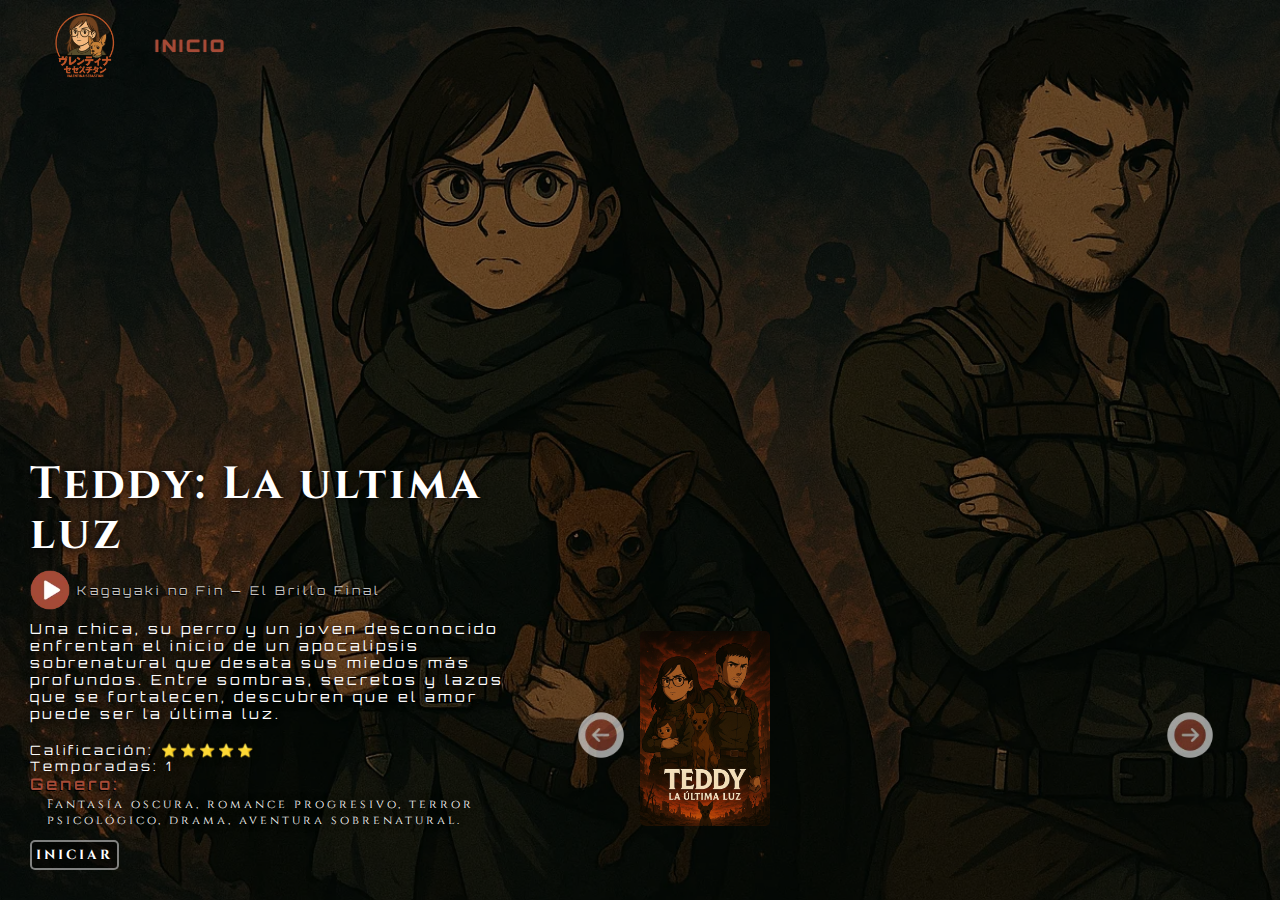
==== historias.html @ c6dd221c "Archivos" ====
<!DOCTYPE html>
<html lang="en">
<head>
    <meta charset="UTF-8">
    <meta name="viewport" content="width=device-width, initial-scale=1.0">
    <title>PAGINA</title>
    <link rel="stylesheet" href="CSS/historias.css">
    <link rel="icon" href="IMG/Logo.png">
</head>
<body>
    <header class="pagina">
        <div class="menu">
            <div class="opciones-menu">
                <img class="logo" src="IMG/logo.webp" alt="">
                <p class="opciones"><a href="index.html">INICIO</a></p>
            </div>
        </div>
        <div class="informacion">
            <h1 class="titulo"></h1>
            <p class="descripcion"></p>
            <div class="containerGenero">
                <p class="generoTitulo"></p>
                <P class="genero"></P>
            </div>
            <h4 class="iniciar">INICIAR</h4>
        </div>
        <img class="izquierda esconder" src="IMG/flecha.webp" alt="">
        <img class="derecha esconder" src="IMG/flechaderecha.webp" alt="">
        <div class="portadas">
            
        </div>
    </header>
    
    <script src="JS/historias.js"></script>
</body>
</html>
---- CSS/historias.css ----
@import url('https://fonts.googleapis.com/css2?family=Orbitron:wght@400;700&display=swap');
@import url('https://fonts.googleapis.com/css2?family=Cinzel:wght@400;700&display=swap');
body {
    font-family: 'Orbitron', sans-serif;
    height: 100vh;
    background: rgb(221,181,129);
    background: linear-gradient(1deg, rgba(221,181,129,1) 0%, rgba(255,186,95,1) 100%); 
    color: var(--letra);
    overflow-x: hidden;
}

:root{
    --fondo:#ddb581;
    --color-secundario:  #a64d31;
    --letra: #a54a37;
}
.pagina{
    background: url("../IMG/Teddy\ la\ ultima\ luz.webp");
    background-repeat: no-repeat;
    background-size: cover;
    height: 100vh;
    overflow: hidden;
    position: relative;
}
.pagina::before{
    position: absolute;
    content: "";
    background-color: rgba(0, 0,0, .50);
    top: 0;
    left: 0;
    right: 0;
    bottom: 0;
    animation: zoomer 5s infinite;
}

*{
    text-decoration: none;
    margin: 0;
    padding: 0;
    color: var(--colores-letras);
    letter-spacing: 3px;
    user-select: none;
}
.menu{
    position: relative;
    height: 100vh;
    overflow: hidden;
}
.logo{
    width: 70px;
    margin-right: 20px;
}
.opciones-menu{
    display: flex;
    margin-top: 10px;
    margin-left: 50px;
    align-items: center;
}
.opciones{
    font-weight: 800;
    margin: 15px;
    cursor: pointer;
    font-size: 17px;
    transition: 100ms;
    text-shadow: 0px 0px 1px var(--color-secundario);
}
.opciones:hover{
    opacity: 0.7;
    transform: translateY(-2px);
}

.text-menu{
    width: 600px;
    height: 100%;
    text-align: center;
    display: flex;
    flex-direction: column;
    justify-content: center;
    margin-left: 90px;
}
.informacion{
    position: absolute;
    bottom: 0%;
    padding: 30px;
    width: 500px;
    color: #ffffff;
    height: fit-content;
    text-shadow: -1px 1px 0px #000;
}
.titulo{
    margin-bottom: 10px;
    line-height: 50px;
    font-family: 'Cinzel', serif;
    font-size: 45px;
    text-shadow: 0px 0px 8px #000;
}
.descripcion{
    margin-bottom: 20px;
    font-size: 14px;
    text-shadow: 0px 0px 8px #000;
}
.genero{
    font-size: 12px;
    color: #ffffff;
    font-family: 'Cinzel', serif;
    margin-left: 15px;
    padding: 2px;
    text-shadow: 0px 0px 8px #000;
}
.iniciar{
    border: solid 2px #ffffff7d;
    width: fit-content;
    margin-top: 10px;
    padding: 4px;
    color: #ffffff;
    background: #00000074;
    cursor: pointer;
    font-family: 'Cinzel', serif;
    animation: zoom 2s infinite;
    border-radius: 5px;
    z-index: 4;
}
@keyframes zoom {
    0%,100%{
        transform: scale(1.0);
    } 12.5%{
        transform: scale(1.07);
    } 25%{
        transform: scale(1.0);
    } 37.5% {
        transform: scale(1.07);
    } 50%{
        transform: scale(1.0);
    }
}
.generoTitulo{
    color: var(--letra);
    text-shadow: -1px 1px 0px #000000;
    font-weight: 600;
    
}
.tarjeta{
    width: 130px;
    margin-right: 10px;
    border-radius: 5px;
}
.tarjetaElegida{
    animation: seleccion 3s infinite;
}
@keyframes seleccion {
    0%,100%{
        border: solid 2px #ffffff15;
    } 25%{
        border: solid 2px #ffffff56;
    } 50%{
        border: solid 2px #ffffff15;
    } 75%{
        border: solid 2px #ffffff56;
    }
}
.portadas{
    right: 10%;
    position: absolute;
    bottom: 70px;
    width: 40%;
}
.iniciarBotonAccion{
    animation: bajar 1s forwards;
}
@keyframes bajar {
    0%{
        transform: translateY(0px);
    } 25%{
        transform: translateY(-30px);
    } 100%{
        transform: translateY(300px);
        opacity: 0.5;
    }
}
.izquierda{
    position: absolute;
    bottom: 140px;
    left: 45%;
    cursor: pointer;
    opacity: 0.6;
    width: 50px;
    transition: 200ms;
}
.izquierda:hover{
    transform: scale(1.07);
}
.derecha{
    position: absolute;
    bottom: 140px;
    left: 91%;
    cursor: pointer;
    opacity: 0.6;
    width: 50px;
    overflow: hidden;
    transition: 200ms;
}
.derecha:hover{
    transform: scale(1.07);
}

.opening{
    align-items: center;
    display: flex;
}
.opening img{
    width: 40px;
    margin-bottom: 10px;
    cursor: pointer;
}
.opening p{
    margin-left: 7px;
    color: #ffffffbf;
    margin-bottom: 10px;
    font-size: 12px;
    text-shadow: -1px 1px 0px #000;
}
.adicional{
    font-size: 13px;
    text-shadow: 0px 0px 8px #000;
}
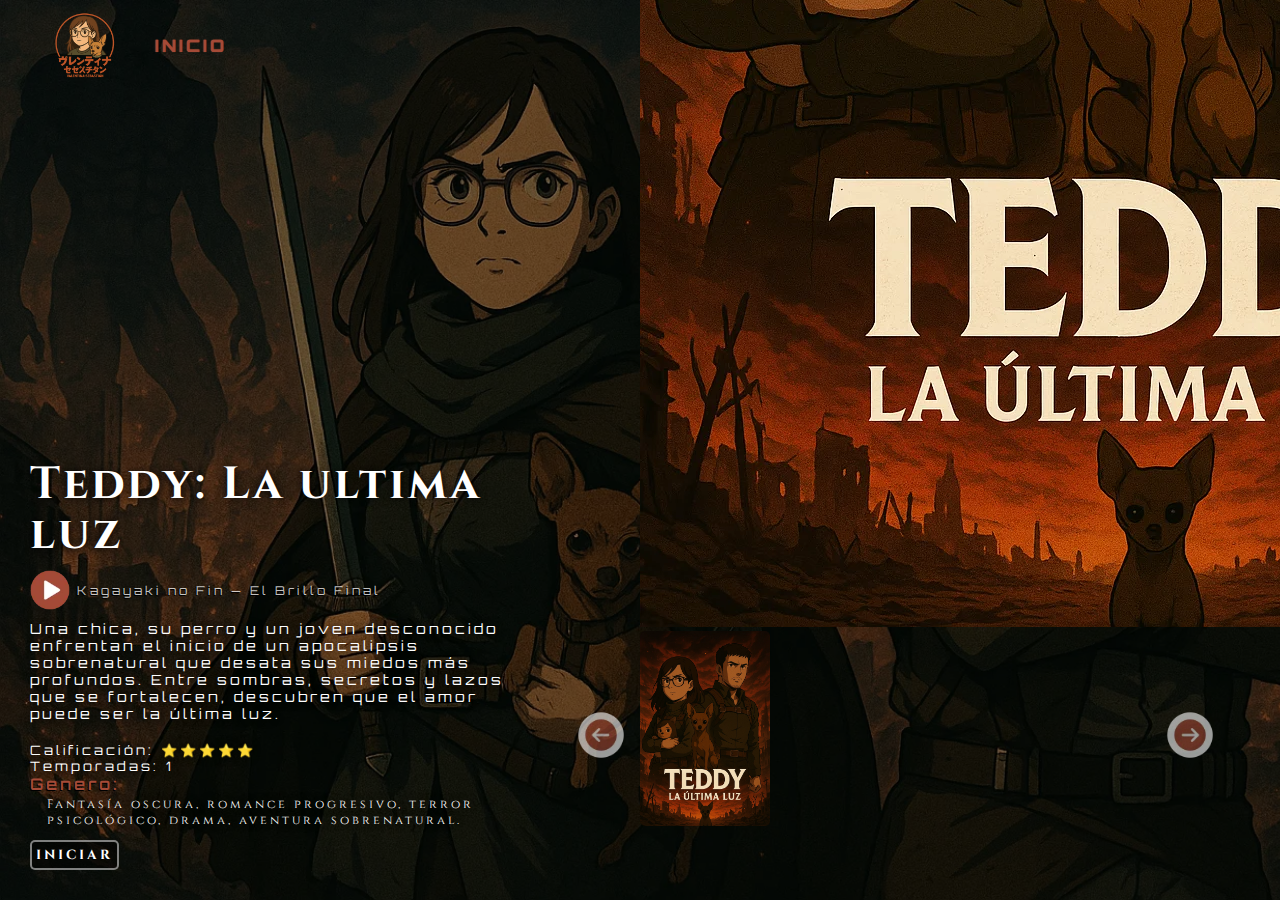
==== commit fb86dc6d: "prueba" ====
--- a/historias.html
+++ b/historias.html
@@ -5,7 +5,7 @@
     <meta name="viewport" content="width=device-width, initial-scale=1.0">
     <title>PAGINA</title>
     <link rel="stylesheet" href="CSS/historias.css">
-    <link rel="icon" href="IMG/Logo.png">
+    <link rel="icon" href="IMG/logo.webp">
 </head>
 <body>
     <header class="pagina">
@@ -27,7 +27,7 @@
         <img class="izquierda esconder" src="IMG/flecha.webp" alt="">
         <img class="derecha esconder" src="IMG/flechaderecha.webp" alt="">
         <div class="portadas">
-            
+            <img src="/IMG/tdportada.webp" alt="">
         </div>
     </header>
     
--- a/CSS/historias.css
+++ b/CSS/historias.css
@@ -15,7 +15,6 @@
     --letra: #a54a37;
 }
 .pagina{
-    background: url("../IMG/Teddy\ la\ ultima\ luz.webp");
     background-repeat: no-repeat;
     background-size: cover;
     height: 100vh;
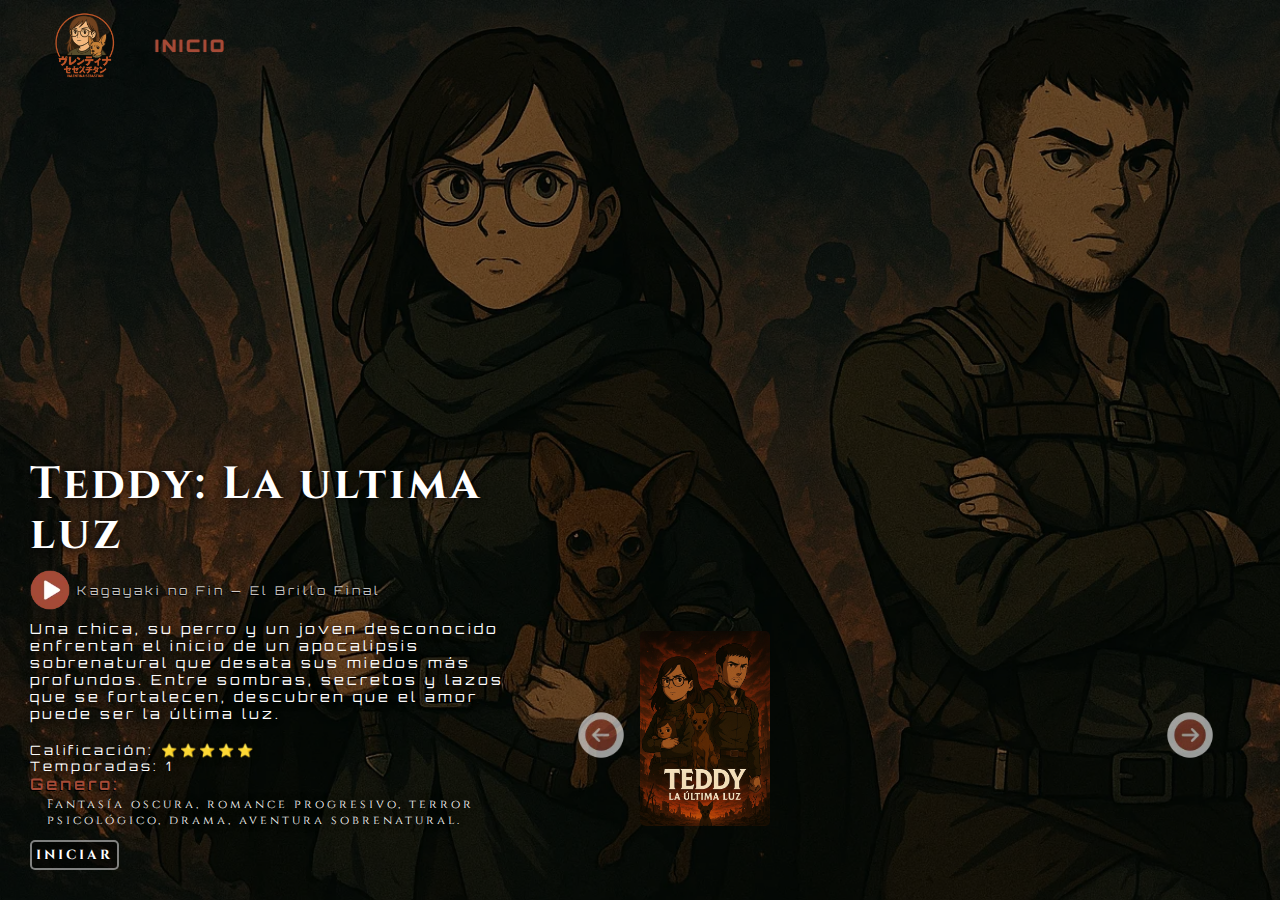
==== commit f0127b54: "errores" ====
--- a/historias.html
+++ b/historias.html
@@ -27,10 +27,8 @@
         <img class="izquierda esconder" src="IMG/flecha.webp" alt="">
         <img class="derecha esconder" src="IMG/flechaderecha.webp" alt="">
         <div class="portadas">
-            <img src="/IMG/tdportada.webp" alt="">
         </div>
     </header>
-    
     <script src="JS/historias.js"></script>
 </body>
 </html>